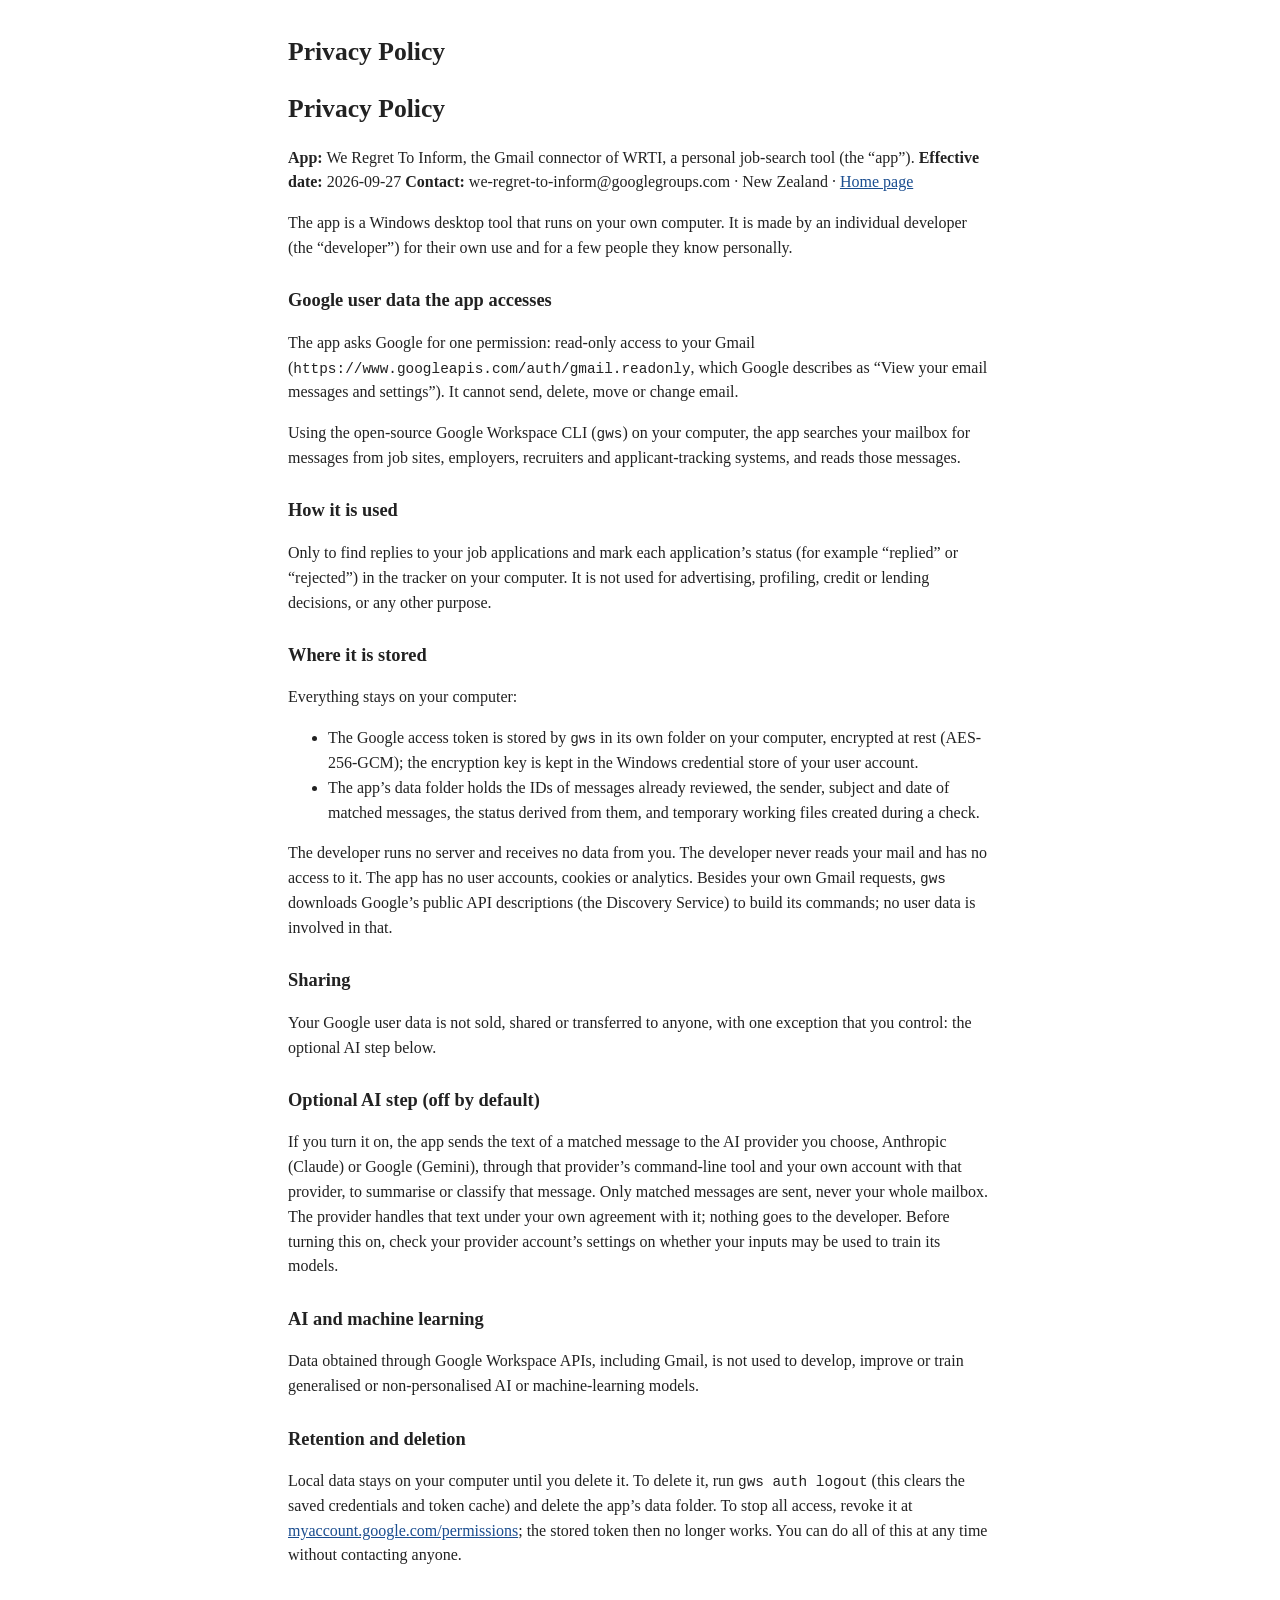
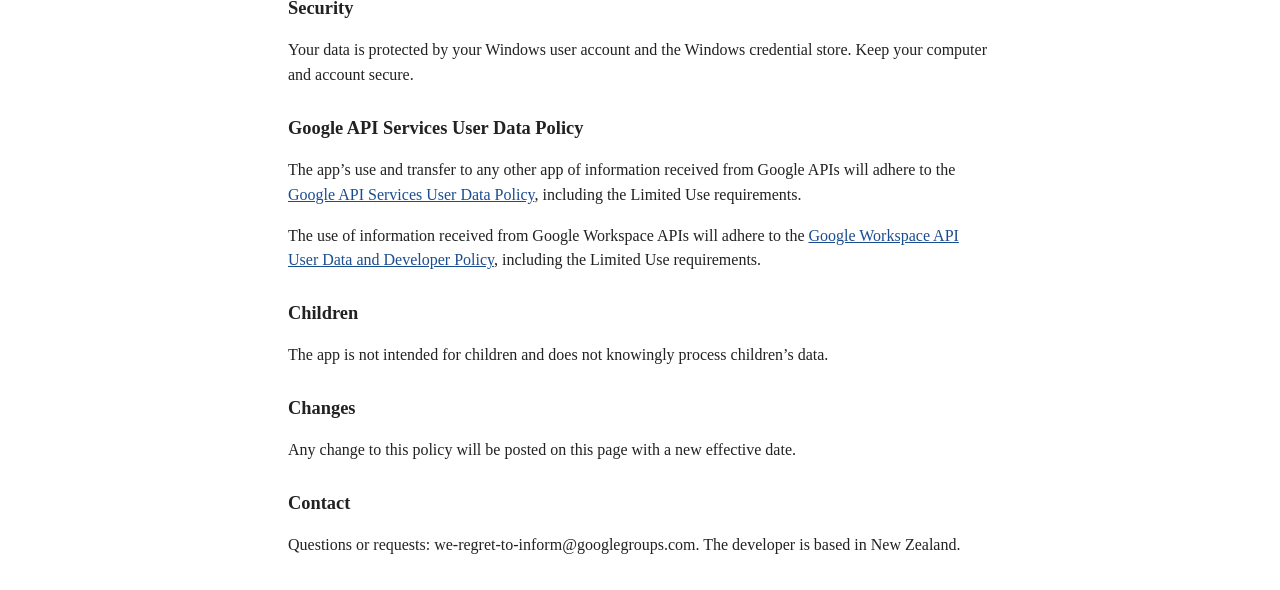
==== privacy.html @ 9f91424d "Consent-screen pages: home, privacy policy, terms" ====
<!DOCTYPE html>
<html xmlns="http://www.w3.org/1999/xhtml" lang="en" xml:lang="en">
<head>
  <meta charset="utf-8" />
  <meta name="generator" content="pandoc 3.10.1" />
  <meta name="viewport" content="width=device-width, initial-scale=1.0, user-scalable=yes" />
  <title>Privacy Policy</title>
  <style>
    /* Default styles provided by pandoc.
    ** See https://pandoc.org/MANUAL.html#variables-for-html for config info.
    */
    span.smallcaps{font-variant: small-caps;}
    div.columns{display: flex; gap: 1.5em;}
    div.column{flex: auto;}
    @media screen {
    div.columns{gap: min(4vw, 1.5em);}
    div.column{overflow-x: auto;}
    }
    div.hanging-indent{margin-left: 1.5em; text-indent: -1.5em;}
    /* The extra [class] is a hack that increases specificity enough to
       override a similar rule in reveal.js */
    ul.task-list[class]{list-style: none;}
    ul.task-list li input[type="checkbox"] {
      font-size: inherit;
      width: 0.8em;
      margin: 0 0.8em 0.2em -1.6em;
      vertical-align: middle;
    }
    .display.math{display: block; text-align: center; margin: 0.5rem auto;}
  </style>
  <link rel="stylesheet" href="style.css" />
</head>
<body>
<header id="title-block-header">
<h1 class="title">Privacy Policy</h1>
</header>
<h1 id="privacy-policy">Privacy Policy</h1>
<p><strong>App:</strong> We Regret To Inform, the Gmail connector of
WRTI, a personal job-search tool (the “app”). <strong>Effective
date:</strong> 2026-09-27 <strong>Contact:</strong>
we-regret-to-inform@googlegroups.com · New Zealand · <a
href="https://weregrettoinform.github.io/wrti-mail-connector/">Home
page</a></p>
<p>The app is a Windows desktop tool that runs on your own computer. It
is made by an individual developer (the “developer”) for their own use
and for a few people they know personally.</p>
<h2 id="google-user-data-the-app-accesses">Google user data the app
accesses</h2>
<p>The app asks Google for one permission: read-only access to your
Gmail (<code>https://www.googleapis.com/auth/gmail.readonly</code>,
which Google describes as “View your email messages and settings”). It
cannot send, delete, move or change email.</p>
<p>Using the open-source Google Workspace CLI (<code>gws</code>) on your
computer, the app searches your mailbox for messages from job sites,
employers, recruiters and applicant-tracking systems, and reads those
messages.</p>
<h2 id="how-it-is-used">How it is used</h2>
<p>Only to find replies to your job applications and mark each
application’s status (for example “replied” or “rejected”) in the
tracker on your computer. It is not used for advertising, profiling,
credit or lending decisions, or any other purpose.</p>
<h2 id="where-it-is-stored">Where it is stored</h2>
<p>Everything stays on your computer:</p>
<ul>
<li>The Google access token is stored by <code>gws</code> in its own
folder on your computer, encrypted at rest (AES-256-GCM); the encryption
key is kept in the Windows credential store of your user account.</li>
<li>The app’s data folder holds the IDs of messages already reviewed,
the sender, subject and date of matched messages, the status derived
from them, and temporary working files created during a check.</li>
</ul>
<p>The developer runs no server and receives no data from you. The
developer never reads your mail and has no access to it. The app has no
user accounts, cookies or analytics. Besides your own Gmail requests,
<code>gws</code> downloads Google’s public API descriptions (the
Discovery Service) to build its commands; no user data is involved in
that.</p>
<h2 id="sharing">Sharing</h2>
<p>Your Google user data is not sold, shared or transferred to anyone,
with one exception that you control: the optional AI step below.</p>
<h2 id="optional-ai-step-off-by-default">Optional AI step (off by
default)</h2>
<p>If you turn it on, the app sends the text of a matched message to the
AI provider you choose, Anthropic (Claude) or Google (Gemini), through
that provider’s command-line tool and your own account with that
provider, to summarise or classify that message. Only matched messages
are sent, never your whole mailbox. The provider handles that text under
your own agreement with it; nothing goes to the developer. Before
turning this on, check your provider account’s settings on whether your
inputs may be used to train its models.</p>
<h2 id="ai-and-machine-learning">AI and machine learning</h2>
<p>Data obtained through Google Workspace APIs, including Gmail, is not
used to develop, improve or train generalised or non-personalised AI or
machine-learning models.</p>
<h2 id="retention-and-deletion">Retention and deletion</h2>
<p>Local data stays on your computer until you delete it. To delete it,
run <code>gws auth logout</code> (this clears the saved credentials and
token cache) and delete the app’s data folder. To stop all access,
revoke it at <a
href="https://myaccount.google.com/permissions">myaccount.google.com/permissions</a>;
the stored token then no longer works. You can do all of this at any
time without contacting anyone.</p>
<h2 id="security">Security</h2>
<p>Your data is protected by your Windows user account and the Windows
credential store. Keep your computer and account secure.</p>
<h2 id="google-api-services-user-data-policy">Google API Services User
Data Policy</h2>
<p>The app’s use and transfer to any other app of information received
from Google APIs will adhere to the <a
href="https://developers.google.com/terms/api-services-user-data-policy">Google
API Services User Data Policy</a>, including the Limited Use
requirements.</p>
<p>The use of information received from Google Workspace APIs will
adhere to the <a
href="https://developers.google.com/workspace/workspace-api-user-data-developer-policy">Google
Workspace API User Data and Developer Policy</a>, including the Limited
Use requirements.</p>
<h2 id="children">Children</h2>
<p>The app is not intended for children and does not knowingly process
children’s data.</p>
<h2 id="changes">Changes</h2>
<p>Any change to this policy will be posted on this page with a new
effective date.</p>
<h2 id="contact">Contact</h2>
<p>Questions or requests: we-regret-to-inform@googlegroups.com. The
developer is based in New Zealand.</p>
</body>
</html>
---- style.css ----
body{max-width:44rem;margin:2rem auto;padding:0 1rem;font:16px/1.55 Georgia,serif;color:#222}h1{font-size:1.6rem}h2{font-size:1.15rem;margin-top:1.6rem}a{color:#1a4d8f}code{font-size:.9em}
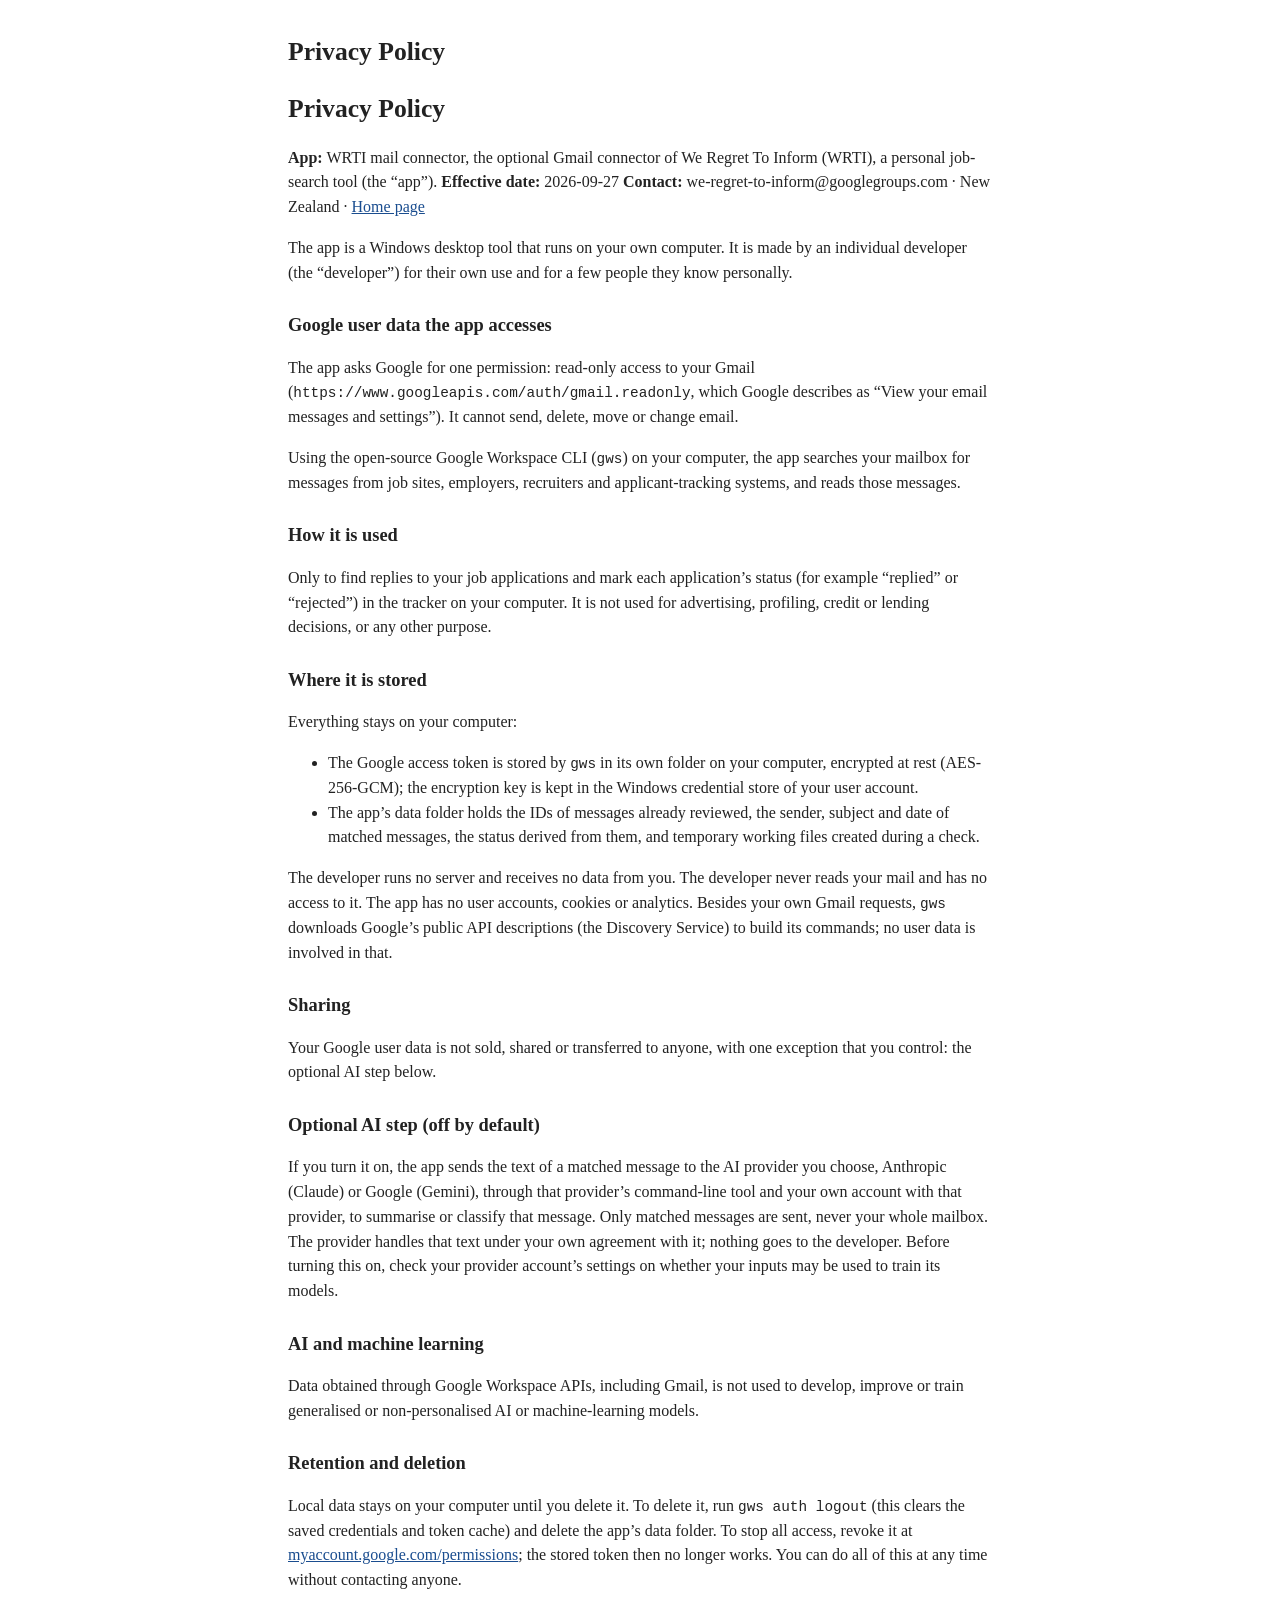
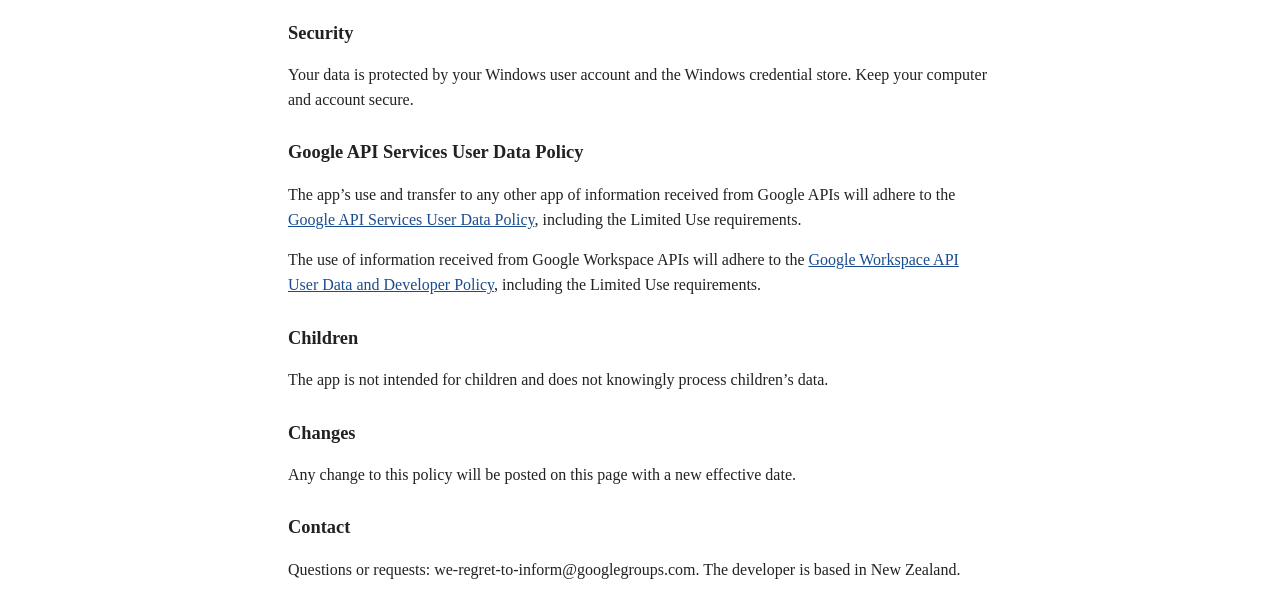
==== commit fd97dcd3: "Name the app WRTI mail connector; the project stays We Regret To Inform" ====
--- a/privacy.html
+++ b/privacy.html
@@ -35,10 +35,11 @@
 <h1 class="title">Privacy Policy</h1>
 </header>
 <h1 id="privacy-policy">Privacy Policy</h1>
-<p><strong>App:</strong> We Regret To Inform, the Gmail connector of
-WRTI, a personal job-search tool (the “app”). <strong>Effective
-date:</strong> 2026-09-27 <strong>Contact:</strong>
-we-regret-to-inform@googlegroups.com · New Zealand · <a
+<p><strong>App:</strong> WRTI mail connector, the optional Gmail
+connector of We Regret To Inform (WRTI), a personal job-search tool (the
+“app”). <strong>Effective date:</strong> 2026-09-27
+<strong>Contact:</strong> we-regret-to-inform@googlegroups.com · New
+Zealand · <a
 href="https://weregrettoinform.github.io/wrti-mail-connector/">Home
 page</a></p>
 <p>The app is a Windows desktop tool that runs on your own computer. It
